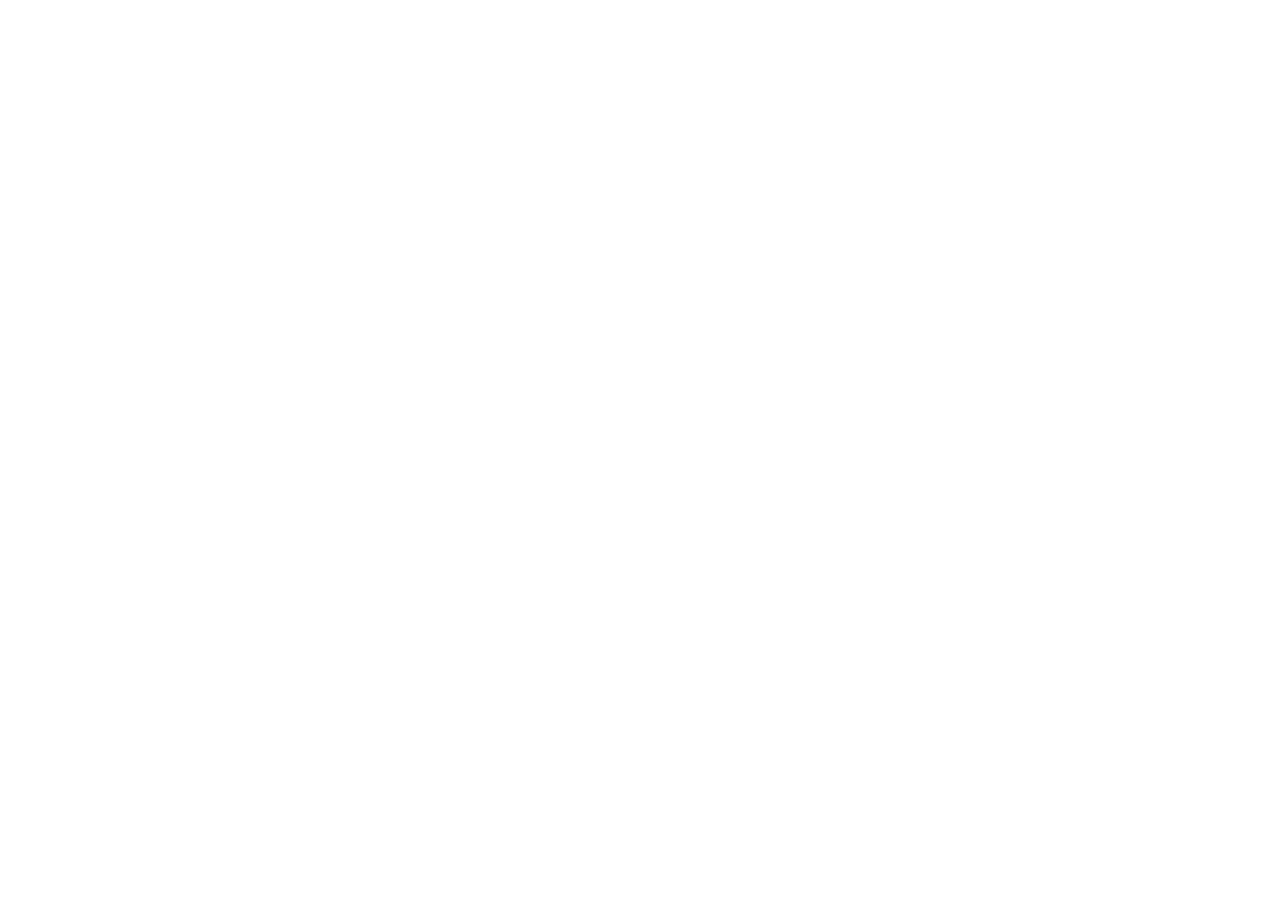
==== templates/index.html @ c7215c70 "first commit" ====
<!DOCTYPE html>
<html lang="en">

<head>
    <meta charset="UTF-8">
    <meta name="viewport" content="width=device-width, initial-scale=1.0">
    <title>카페매니저 입점상품몰</title>
</head>

<body>
    <script>
        window.location.replace('/templates/front/')
    </script>
</body>

</html>
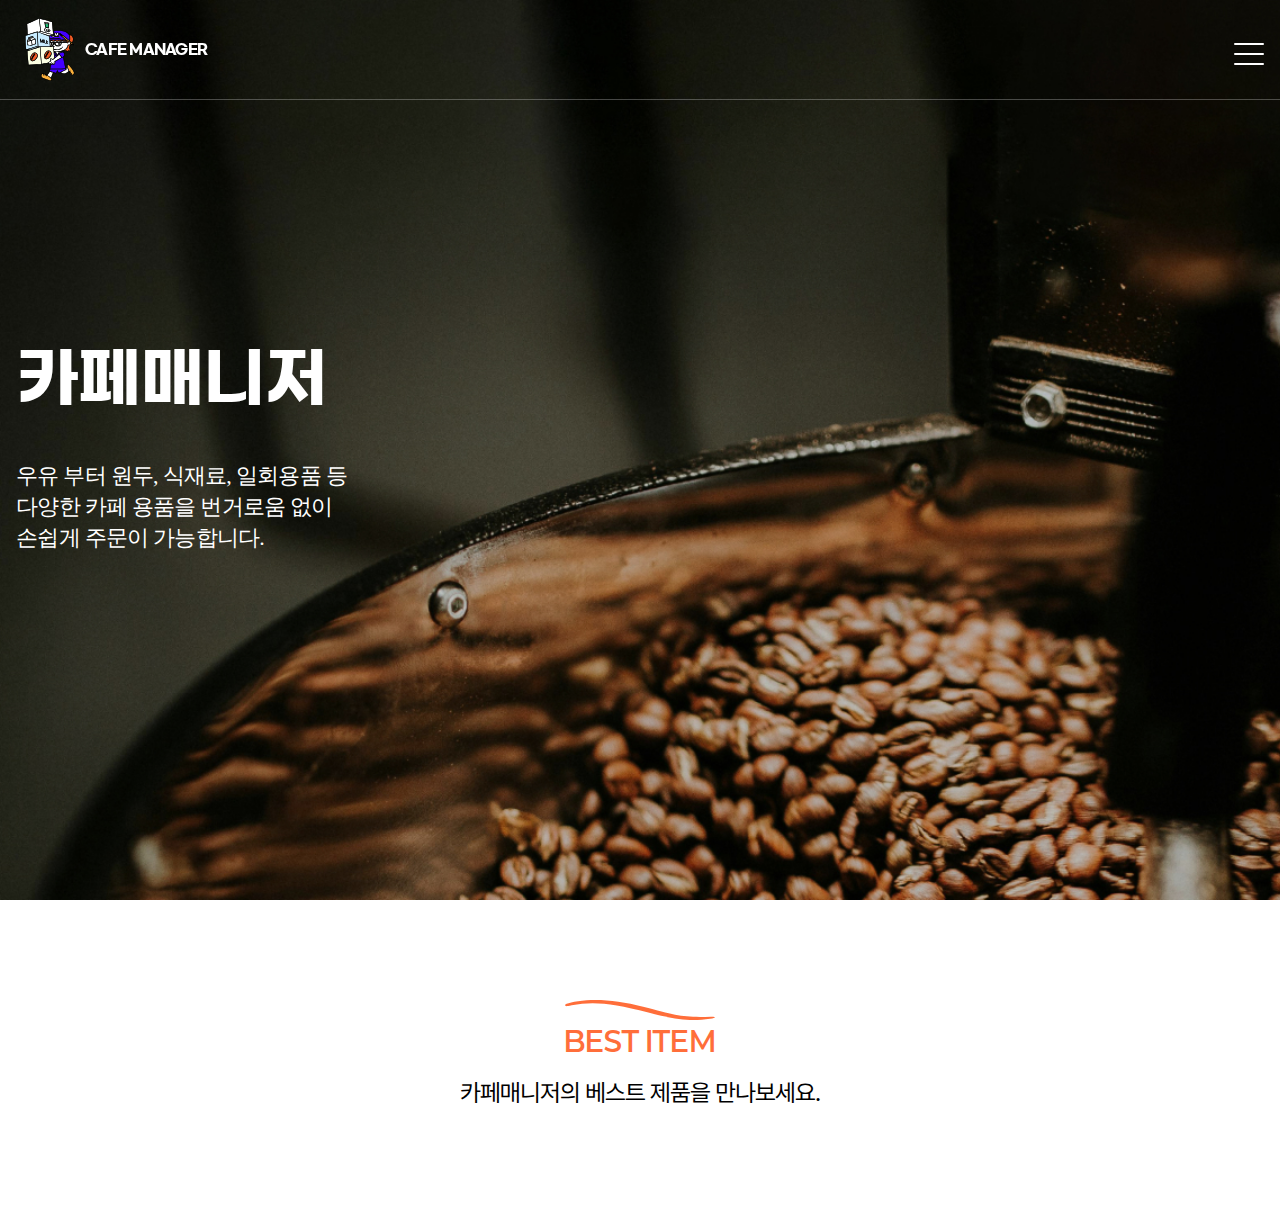
==== commit db432f1f: "header, 모바일 header 추가" ====
--- a/templates/index.html
+++ b/templates/index.html
@@ -1,5 +1,5 @@
 <!DOCTYPE html>
-<html lang="en">
+<html lang="ko">
 
 <head>
     <meta charset="UTF-8">
